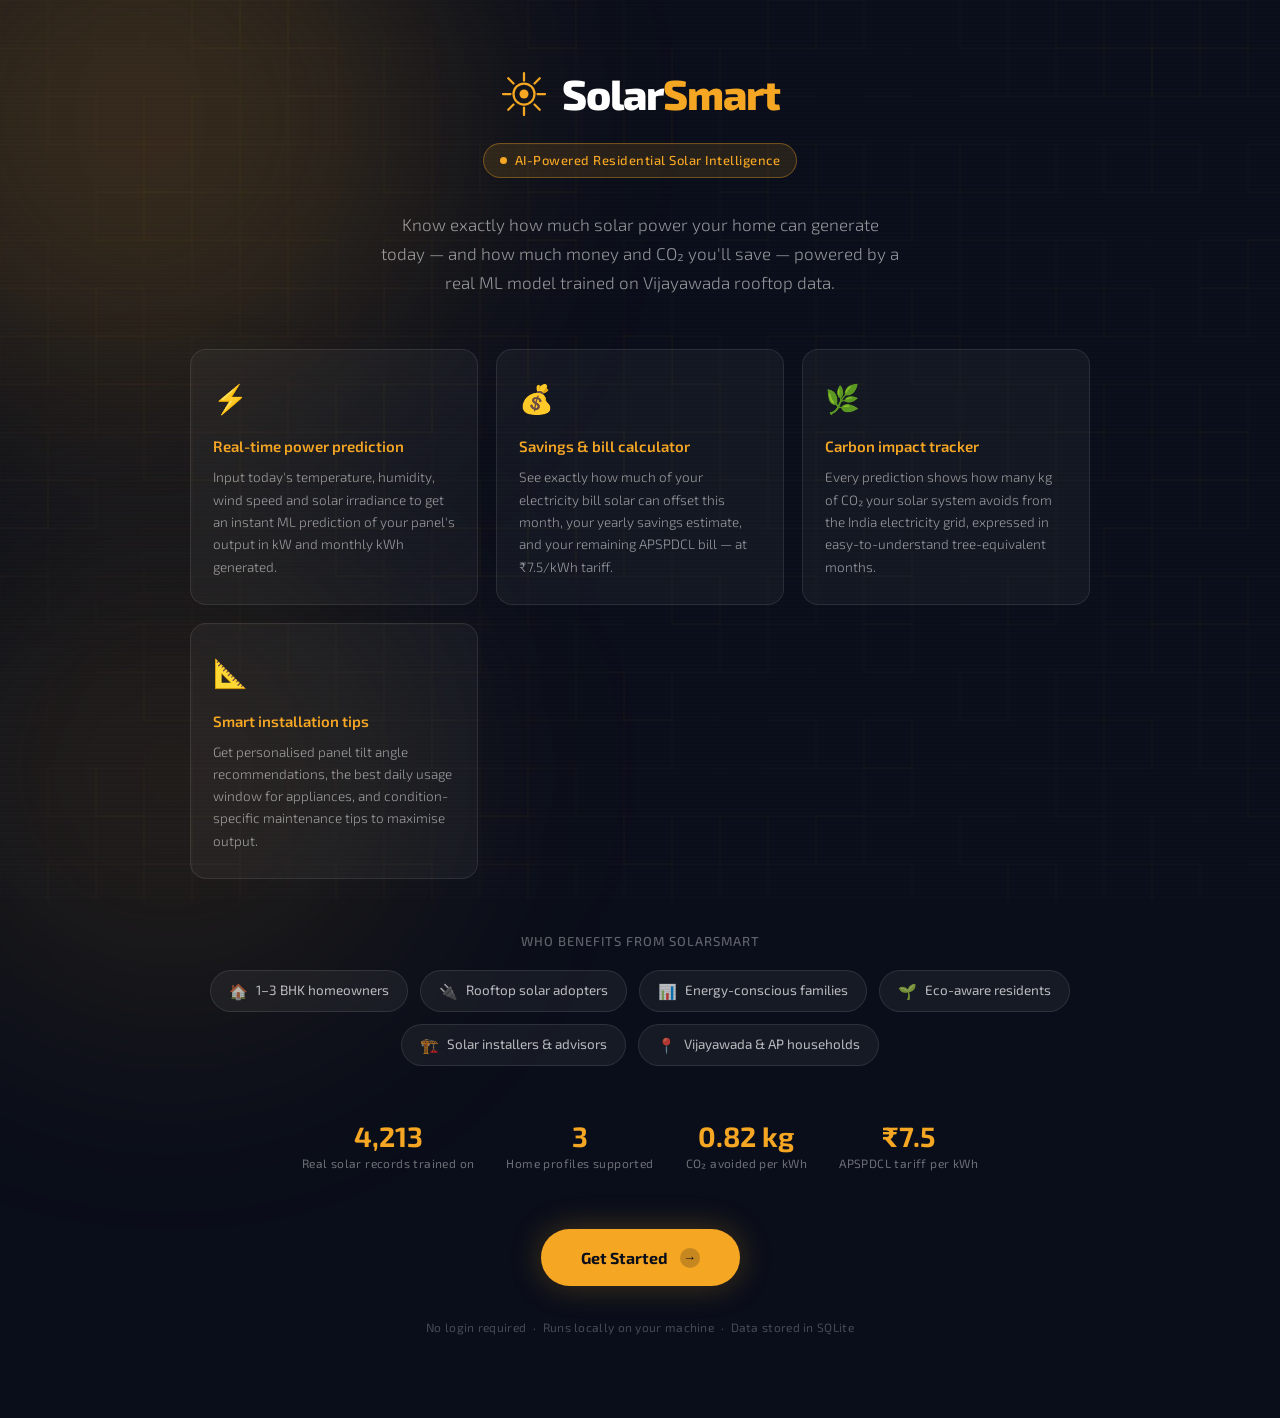
==== templates/landing.html @ 8407dc28 "Updated project" ====
<!DOCTYPE html>
<html lang="en">
<head>
<meta charset="UTF-8"/>
<meta name="viewport" content="width=device-width,initial-scale=1.0"/>
<title>SolarSmart — Welcome</title>
<link rel="preconnect" href="https://fonts.googleapis.com">
<link href="https://fonts.googleapis.com/css2?family=Exo+2:wght@300;400;500;600;700;800&family=Share+Tech+Mono&display=swap" rel="stylesheet">
<link rel="stylesheet" href="/static/css/style.css"/>
<style>
  * { box-sizing: border-box; margin: 0; padding: 0; }

  body {
    font-family: 'Exo 2', sans-serif;
    min-height: 100vh;
    background: #0a0e1a;
    color: #fff;
    overflow-x: hidden;
  }

  /* ── reuse bg effects from main app ── */
  #bg-canvas { position: fixed; inset: 0; z-index: 0; opacity: 0.18; }
  .bg-glow   { position: fixed; border-radius: 50%; filter: blur(120px); z-index: 0; pointer-events: none; }
  .glow1     { width: 600px; height: 600px; top: -180px; left: -160px; background: rgba(245,166,35,0.18); }
  .glow2     { width: 500px; height: 500px; bottom: -120px; right: -100px; background: rgba(245,166,35,0.10); }
  .scanline  { position: fixed; inset: 0; background: repeating-linear-gradient(0deg,transparent,transparent 2px,rgba(255,255,255,0.012) 2px,rgba(255,255,255,0.012) 4px); pointer-events: none; z-index: 1; }

  /* ── layout ── */
  .page-wrap {
    position: relative; z-index: 2;
    min-height: 100vh;
    display: flex;
    flex-direction: column;
    align-items: center;
    padding: 60px 24px 80px;
  }

  /* ── logo / brand ── */
  .brand {
    display: flex; align-items: center; gap: 14px;
    margin-bottom: 16px;
  }
  .brand-name {
    font-size: 42px; font-weight: 800; letter-spacing: -1px;
    color: #fff;
  }
  .brand-name span { color: #F5A623; }

  /* ── pill ── */
  .pill {
    display: inline-flex; align-items: center; gap: 8px;
    background: rgba(245,166,35,0.12);
    border: 1px solid rgba(245,166,35,0.35);
    color: #F5A623;
    font-size: 13px; font-weight: 500; letter-spacing: 0.5px;
    padding: 6px 16px; border-radius: 999px;
    margin-bottom: 32px;
  }
  .pill-dot {
    width: 7px; height: 7px; border-radius: 50%;
    background: #F5A623;
    animation: pulse 2s infinite;
  }
  @keyframes pulse {
    0%,100% { opacity: 1; transform: scale(1); }
    50%      { opacity: 0.4; transform: scale(0.7); }
  }

  /* ── tagline ── */
  .tagline {
    font-size: 17px; font-weight: 300;
    color: rgba(255,255,255,0.55);
    text-align: center; max-width: 520px;
    line-height: 1.7; margin-bottom: 52px;
  }

  /* ── info cards ── */
  .cards-grid {
    display: grid;
    grid-template-columns: repeat(auto-fit, minmax(240px, 1fr));
    gap: 18px;
    width: 100%; max-width: 900px;
    margin-bottom: 52px;
  }

  .info-card {
    background: rgba(255,255,255,0.04);
    border: 1px solid rgba(255,255,255,0.09);
    border-radius: 16px;
    padding: 26px 22px;
    transition: border-color 0.25s, background 0.25s;
  }
  .info-card:hover {
    background: rgba(245,166,35,0.07);
    border-color: rgba(245,166,35,0.3);
  }

  .ic-icon {
    font-size: 28px; margin-bottom: 14px;
    display: block;
  }
  .ic-title {
    font-size: 15px; font-weight: 600;
    color: #F5A623; margin-bottom: 8px;
  }
  .ic-body {
    font-size: 13.5px; font-weight: 300;
    color: rgba(255,255,255,0.55);
    line-height: 1.65;
  }

  /* ── beneficiaries strip ── */
  .bene-section {
    width: 100%; max-width: 900px;
    margin-bottom: 56px;
  }
  .bene-title {
    font-size: 13px; font-weight: 500; letter-spacing: 1px;
    color: rgba(255,255,255,0.35);
    text-transform: uppercase;
    text-align: center;
    margin-bottom: 18px;
  }
  .bene-row {
    display: flex; flex-wrap: wrap;
    justify-content: center; gap: 12px;
  }
  .bene-chip {
    display: flex; align-items: center; gap: 8px;
    background: rgba(255,255,255,0.05);
    border: 1px solid rgba(255,255,255,0.1);
    border-radius: 999px;
    padding: 8px 18px;
    font-size: 13.5px; font-weight: 400;
    color: rgba(255,255,255,0.7);
  }
  .bene-chip span { font-size: 15px; }

  /* ── stats row ── */
  .stats-strip {
    display: flex; flex-wrap: wrap;
    justify-content: center; gap: 32px;
    margin-bottom: 56px;
    width: 100%; max-width: 700px;
  }
  .stat-item { text-align: center; }
  .stat-num {
    font-size: 28px; font-weight: 700; color: #F5A623;
    display: block; line-height: 1;
  }
  .stat-lbl {
    font-size: 12px; font-weight: 400;
    color: rgba(255,255,255,0.4);
    margin-top: 4px; display: block;
    letter-spacing: 0.4px;
  }

  /* ── CTA button ── */
  .cta-btn {
    display: inline-flex; align-items: center; gap: 12px;
    background: #F5A623;
    color: #0a0e1a;
    font-family: 'Exo 2', sans-serif;
    font-size: 16px; font-weight: 700;
    padding: 16px 40px;
    border: none; border-radius: 999px;
    cursor: pointer;
    text-decoration: none;
    transition: background 0.2s, transform 0.15s, box-shadow 0.2s;
    box-shadow: 0 0 32px rgba(245,166,35,0.25);
  }
  .cta-btn:hover {
    background: #ffc04d;
    transform: translateY(-2px);
    box-shadow: 0 0 48px rgba(245,166,35,0.4);
  }
  .cta-btn:active { transform: scale(0.97); }

  .cta-arrow {
    width: 20px; height: 20px;
    background: rgba(10,14,26,0.2);
    border-radius: 50%;
    display: flex; align-items: center; justify-content: center;
    font-size: 13px;
  }

  /* ── footer note ── */
  .foot-note {
    margin-top: 32px;
    font-size: 12px;
    color: rgba(255,255,255,0.25);
    text-align: center;
    letter-spacing: 0.3px;
  }

  @media (max-width: 520px) {
    .brand-name { font-size: 30px; }
    .cards-grid { grid-template-columns: 1fr; }
    .stats-strip { gap: 20px; }
  }
</style>
</head>
<body>

<canvas id="bg-canvas"></canvas>
<div class="bg-glow glow1"></div>
<div class="bg-glow glow2"></div>
<div class="scanline"></div>

<div class="page-wrap">

  <!-- LOGO -->
  <div class="brand">
    <svg width="48" height="48" viewBox="0 0 32 32">
      <circle cx="16" cy="16" r="7" fill="none" stroke="#F5A623" stroke-width="1.5"/>
      <circle cx="16" cy="16" r="3" fill="#F5A623"/>
      <line x1="16" y1="2"  x2="16" y2="7"  stroke="#F5A623" stroke-width="1.5" stroke-linecap="round"/>
      <line x1="16" y1="25" x2="16" y2="30" stroke="#F5A623" stroke-width="1.5" stroke-linecap="round"/>
      <line x1="2"  y1="16" x2="7"  y2="16" stroke="#F5A623" stroke-width="1.5" stroke-linecap="round"/>
      <line x1="25" y1="16" x2="30" y2="16" stroke="#F5A623" stroke-width="1.5" stroke-linecap="round"/>
      <line x1="5.5" y1="5.5"   x2="9"    y2="9"    stroke="#F5A623" stroke-width="1.5" stroke-linecap="round"/>
      <line x1="23"  y1="23"    x2="26.5" y2="26.5" stroke="#F5A623" stroke-width="1.5" stroke-linecap="round"/>
      <line x1="26.5" y1="5.5"  x2="23"   y2="9"    stroke="#F5A623" stroke-width="1.5" stroke-linecap="round"/>
      <line x1="9"   y1="23"    x2="5.5"  y2="26.5" stroke="#F5A623" stroke-width="1.5" stroke-linecap="round"/>
    </svg>
    <span class="brand-name">Solar<span>Smart</span></span>
  </div>

  <!-- PILL -->
  <div class="pill">
    <div class="pill-dot"></div>
    AI-Powered Residential Solar Intelligence
  </div>

  <!-- TAGLINE -->
  <p class="tagline">
    Know exactly how much solar power your home can generate today — and how much money and CO₂ you'll save — powered by a real ML model trained on Vijayawada rooftop data.
  </p>

  <!-- WHAT IT DOES -->
  <div class="cards-grid">
    <div class="info-card">
      <span class="ic-icon">⚡</span>
      <div class="ic-title">Real-time power prediction</div>
      <div class="ic-body">Input today's temperature, humidity, wind speed and solar irradiance to get an instant ML prediction of your panel's output in kW and monthly kWh generated.</div>
    </div>
    <div class="info-card">
      <span class="ic-icon">💰</span>
      <div class="ic-title">Savings &amp; bill calculator</div>
      <div class="ic-body">See exactly how much of your electricity bill solar can offset this month, your yearly savings estimate, and your remaining APSPDCL bill — at ₹7.5/kWh tariff.</div>
    </div>
    <div class="info-card">
      <span class="ic-icon">🌿</span>
      <div class="ic-title">Carbon impact tracker</div>
      <div class="ic-body">Every prediction shows how many kg of CO₂ your solar system avoids from the India electricity grid, expressed in easy-to-understand tree-equivalent months.</div>
    </div>
    <div class="info-card">
      <span class="ic-icon">📐</span>
      <div class="ic-title">Smart installation tips</div>
      <div class="ic-body">Get personalised panel tilt angle recommendations, the best daily usage window for appliances, and condition-specific maintenance tips to maximise output.</div>
    </div>
  </div>

  <!-- WHO BENEFITS -->
  <div class="bene-section">
    <div class="bene-title">Who benefits from SolarSmart</div>
    <div class="bene-row">
      <div class="bene-chip"><span>🏠</span> 1–3 BHK homeowners</div>
      <div class="bene-chip"><span>🔌</span> Rooftop solar adopters</div>
      <div class="bene-chip"><span>📊</span> Energy-conscious families</div>
      <div class="bene-chip"><span>🌱</span> Eco-aware residents</div>
      <div class="bene-chip"><span>🏗️</span> Solar installers &amp; advisors</div>
      <div class="bene-chip"><span>📍</span> Vijayawada &amp; AP households</div>
    </div>
  </div>

  <!-- STATS -->
  <div class="stats-strip">
    <div class="stat-item">
      <span class="stat-num">4,213</span>
      <span class="stat-lbl">Real solar records trained on</span>
    </div>
    <div class="stat-item">
      <span class="stat-num">3</span>
      <span class="stat-lbl">Home profiles supported</span>
    </div>
    <div class="stat-item">
      <span class="stat-num">0.82 kg</span>
      <span class="stat-lbl">CO₂ avoided per kWh</span>
    </div>
    <div class="stat-item">
      <span class="stat-num">₹7.5</span>
      <span class="stat-lbl">APSPDCL tariff per kWh</span>
    </div>
  </div>

  <!-- CTA -->
  <a class="cta-btn" href="/app">
    Get Started
    <div class="cta-arrow">→</div>
  </a>

  <p class="foot-note">No login required &nbsp;·&nbsp; Runs locally on your machine &nbsp;·&nbsp; Data stored in SQLite</p>

</div>

<!-- reuse the animated bg canvas from app.js if available, else simple fallback -->
<script>
  (function () {
    const canvas = document.getElementById('bg-canvas');
    const ctx    = canvas.getContext('2d');
    let W, H, cells = [];

    function resize() {
      W = canvas.width  = window.innerWidth;
      H = canvas.height = window.innerHeight;
      buildGrid();
    }

    function buildGrid() {
      cells = [];
      const sz = 48, cols = Math.ceil(W / sz) + 1, rows = Math.ceil(H / sz) + 1;
      for (let r = 0; r < rows; r++)
        for (let c = 0; c < cols; c++)
          cells.push({ x: c * sz, y: r * sz, s: sz, o: Math.random() * 0.4 + 0.05 });
    }

    function draw() {
      ctx.clearRect(0, 0, W, H);
      ctx.strokeStyle = '#F5A623';
      ctx.lineWidth   = 0.5;
      cells.forEach(cell => {
        ctx.globalAlpha = cell.o;
        ctx.strokeRect(cell.x, cell.y, cell.s, cell.s);
        cell.o += (Math.random() - 0.5) * 0.005;
        cell.o  = Math.max(0.03, Math.min(0.45, cell.o));
      });
      requestAnimationFrame(draw);
    }

    window.addEventListener('resize', resize);
    resize();
    draw();
  })();
</script>

</body>
</html>
---- static/css/style.css ----
/* SolarSmart — Futuristic Aero Solar UI */
@import url('https://fonts.googleapis.com/css2?family=Exo+2:wght@300;400;500;600;700;800&family=Share+Tech+Mono&display=swap');

*,*::before,*::after{box-sizing:border-box;margin:0;padding:0}

:root{
  --bg:#060810;
  --glass:rgba(10,14,28,0.72);
  --glass2:rgba(255,255,255,0.04);
  --border:rgba(255,255,255,0.08);
  --border2:rgba(245,166,35,0.25);
  --text:#dde4f0;
  --text2:#7a8aaa;
  --text3:#3a4560;
  --gold:#F5A623;
  --gold2:#ffd166;
  --green:#2ee8a0;
  --blue:#4da6ff;
  --red:#ff5e5e;
  --r:14px;
  --rl:20px;
  --f:'Exo 2',sans-serif;
  --fm:'Share Tech Mono',monospace;
  --tr:0.2s ease;
}

html{scroll-behavior:smooth}
body{
  background:var(--bg);
  color:var(--text);
  font-family:var(--f);
  font-size:15px;
  line-height:1.6;
  min-height:100vh;
  overflow-x:hidden;
}

/* ── SOLAR PANEL CANVAS BG ── */
#bg-canvas{
  position:fixed;inset:0;
  width:100%;height:100%;
  z-index:0;opacity:0.18;
  pointer-events:none;
}
.bg-glow{
  position:fixed;border-radius:50%;
  pointer-events:none;z-index:0;
  filter:blur(100px);
}
.glow1{
  width:600px;height:600px;
  background:radial-gradient(circle,rgba(245,166,35,0.15) 0%,transparent 70%);
  top:-150px;right:-100px;
  animation:gdrift 20s ease-in-out infinite alternate;
}
.glow2{
  width:500px;height:500px;
  background:radial-gradient(circle,rgba(77,166,255,0.08) 0%,transparent 70%);
  bottom:0;left:-80px;
  animation:gdrift 26s ease-in-out infinite alternate-reverse;
}
@keyframes gdrift{from{transform:translate(0,0)}to{transform:translate(40px,30px)}}

.scanline{
  position:fixed;inset:0;z-index:0;pointer-events:none;
  background:repeating-linear-gradient(
    0deg,transparent,transparent 2px,
    rgba(255,255,255,0.008) 2px,rgba(255,255,255,0.008) 4px
  );
}

nav,header,.hero,main,.tab,footer{position:relative;z-index:1}

/* ── GLASS PANEL ── */
.glass-panel{
  background:var(--glass);
  border:1px solid var(--border);
  border-radius:var(--rl);
  backdrop-filter:blur(20px);
  -webkit-backdrop-filter:blur(20px);
  padding:24px;
  transition:border-color var(--tr);
}
.glass-panel:hover{border-color:rgba(255,255,255,0.13)}

/* ── NAVBAR ── */
.navbar{
  display:flex;align-items:center;gap:20px;
  padding:14px 40px;
  background:rgba(6,8,16,0.9);
  backdrop-filter:blur(24px);
  border-bottom:1px solid var(--border);
  position:sticky;top:0;z-index:100;
}
.nav-brand{display:flex;align-items:center;gap:12px}
.brand-icon{display:flex;align-items:center;filter:drop-shadow(0 0 8px rgba(245,166,35,0.4))}
.brand-name{
  font-size:20px;font-weight:700;letter-spacing:-0.02em;
  color:rgba(255,255,255,0.9);
}
.brand-name span{color:var(--gold)}

.nav-tabs{display:flex;gap:4px;margin-left:auto}
.ntab{
  background:transparent;
  border:1px solid transparent;
  color:var(--text2);
  font-family:var(--f);font-size:13px;font-weight:500;
  padding:7px 18px;border-radius:10px;
  cursor:pointer;transition:var(--tr);
  letter-spacing:0.02em;
}
.ntab:hover{color:var(--text);background:var(--glass2);border-color:var(--border)}
.ntab.active{color:var(--gold);background:rgba(245,166,35,0.1);border-color:var(--border2)}

.nav-loc{
  display:flex;align-items:center;gap:8px;
  font-family:var(--fm);font-size:11px;color:var(--text3);
  border:1px solid var(--border);border-radius:20px;padding:6px 14px;
}
.loc-dot{
  width:7px;height:7px;border-radius:50%;background:var(--green);
  box-shadow:0 0 8px rgba(46,232,160,0.6);
  animation:locpulse 2s infinite;
}
@keyframes locpulse{
  0%{box-shadow:0 0 0 0 rgba(46,232,160,0.5)}
  70%{box-shadow:0 0 0 6px rgba(46,232,160,0)}
  100%{box-shadow:0 0 0 0 rgba(46,232,160,0)}
}

/* ── HERO ── */
.hero{
  text-align:center;padding:56px 40px 36px;
  max-width:720px;margin:0 auto;
}
.hero-pill{
  display:inline-block;
  font-size:11px;font-weight:600;letter-spacing:0.1em;text-transform:uppercase;
  color:var(--gold);background:rgba(245,166,35,0.1);
  border:1px solid rgba(245,166,35,0.3);
  padding:5px 16px;border-radius:20px;margin-bottom:18px;
}
.hero-h1{
  font-size:clamp(38px,5.5vw,60px);font-weight:800;
  line-height:1.08;letter-spacing:-0.03em;margin-bottom:14px;
}
.hero-glow{
  background:linear-gradient(120deg,#F5A623 0%,#ffd166 50%,#2ee8a0 100%);
  -webkit-background-clip:text;-webkit-text-fill-color:transparent;background-clip:text;
  filter:drop-shadow(0 0 24px rgba(245,166,35,0.3));
}
.hero-p{color:var(--text2);font-size:15px;max-width:520px;margin:0 auto;line-height:1.75}

/* ── TAB SYSTEM ── */
.tab{display:none}
.tab.active{display:block}

/* ── MAIN GRID ── */
.main-grid{
  display:grid;
  grid-template-columns:400px 1fr;
  gap:20px;
  max-width:1280px;margin:0 auto;
  padding:0 40px 60px;
}
@media(max-width:960px){.main-grid{grid-template-columns:1fr}}

.panel-header{margin-bottom:20px}
.panel-title{display:block;font-size:16px;font-weight:700;letter-spacing:-0.01em}
.panel-sub{display:block;font-size:12px;color:var(--text2);margin-top:3px}

/* ── HOME TYPE SELECTOR ── */
.home-selector{margin-bottom:20px}
.home-label{font-size:11px;font-weight:600;letter-spacing:0.07em;text-transform:uppercase;color:var(--text2);margin-bottom:10px}
.home-cards{display:grid;grid-template-columns:repeat(3,1fr);gap:10px}
.home-card{cursor:pointer}
.home-card input{display:none}
.hcard-inner{
  border:1px solid var(--border);border-radius:var(--r);
  padding:12px 8px;text-align:center;
  background:rgba(255,255,255,0.02);
  transition:var(--tr);
}
.home-card input:checked+.hcard-inner{
  border-color:var(--gold);
  background:rgba(245,166,35,0.08);
  box-shadow:0 0 16px rgba(245,166,35,0.1);
}
.hcard-inner:hover{border-color:rgba(255,255,255,0.2);background:var(--glass2)}
.hcard-icon{font-size:22px;margin-bottom:5px}
.hcard-name{font-size:14px;font-weight:700;letter-spacing:0.02em}
.hcard-detail{font-size:10px;color:var(--text2);margin-top:2px;font-family:var(--fm)}

.divider{height:1px;background:var(--border);margin:18px 0}

/* ── FORM FIELDS ── */
.field{margin-bottom:20px}
.field-top{display:flex;justify-content:space-between;align-items:center;margin-bottom:8px}
.field-label{font-size:12px;font-weight:600;letter-spacing:0.06em;text-transform:uppercase;color:var(--text2)}
.field-val{font-family:var(--fm);font-size:13px;color:var(--gold);font-weight:500}
.field-row{display:flex;align-items:stretch;gap:0;margin-bottom:8px}
.num-input{
  flex:1;background:rgba(255,255,255,0.04);
  border:1px solid var(--border);border-right:none;
  border-radius:10px 0 0 10px;
  color:var(--text);font-family:var(--fm);font-size:17px;font-weight:500;
  padding:9px 14px;outline:none;
  transition:border-color var(--tr),box-shadow var(--tr);
  -moz-appearance:textfield;
  -webkit-appearance: none;
-moz-appearance: none;
appearance: none;
}
.num-input::-webkit-outer-spin-button,
.num-input::-webkit-inner-spin-button{-webkit-appearance:none}
.num-input:focus{border-color:rgba(245,166,35,0.5);box-shadow:0 0 0 3px rgba(245,166,35,0.07)}
.field-unit{
  background:rgba(255,255,255,0.06);border:1px solid var(--border);
  border-radius:0 10px 10px 0;padding:9px 12px;
  font-size:12px;color:var(--text2);white-space:nowrap;font-family:var(--fm);
}

/* AERO SLIDER */
.aero-slider{
  -webkit-appearance:none;appearance:none;
  width:100%;height:3px;border-radius:2px;
  background:linear-gradient(90deg,var(--gold) var(--pct,50%),rgba(255,255,255,0.1) var(--pct,50%));
  outline:none;cursor:pointer;margin-bottom:4px;
}
.aero-slider::-webkit-slider-thumb{
  -webkit-appearance:none;
  appearance:none;
  width:18px;height:18px;border-radius:50%;
  background:var(--bg);border:2px solid var(--gold);
  box-shadow:0 0 10px rgba(245,166,35,0.5),0 0 0 4px rgba(245,166,35,0.1);
  transition:transform 0.15s,box-shadow 0.15s;
}
.aero-slider::-webkit-slider-thumb:hover{transform:scale(1.2);box-shadow:0 0 16px rgba(245,166,35,0.7),0 0 0 6px rgba(245,166,35,0.12)}
.field-range{display:flex;justify-content:space-between;font-size:10px;color:var(--text3);font-family:var(--fm)}

/* ── RUN BUTTON ── */
.run-btn{
  width:100%;
  background:linear-gradient(135deg,#F5A623,#e08b10);
  border:none;border-radius:12px;
  display:flex;align-items:center;justify-content:center;gap:10px;
  padding:15px 24px;margin-top:8px;
  font-family:var(--f);font-size:15px;font-weight:700;color:#060810;
  letter-spacing:0.03em;cursor:pointer;
  box-shadow:0 4px 28px rgba(245,166,35,0.3);
  transition:transform var(--tr),box-shadow var(--tr),opacity var(--tr);
}
.run-btn:hover{transform:translateY(-2px);box-shadow:0 8px 36px rgba(245,166,35,0.45)}
.run-btn:active{transform:translateY(0)}
.run-btn.loading{opacity:0.65;pointer-events:none}
@keyframes spin{to{transform:rotate(360deg)}}
.spinner{width:16px;height:16px;border:2px solid rgba(6,8,16,0.25);border-top-color:rgba(6,8,16,0.9);border-radius:50%;animation:spin 0.7s linear infinite}

/* ── EMPTY STATE ── */
.empty-state{
  display:flex;flex-direction:column;align-items:center;
  justify-content:center;text-align:center;min-height:420px;
}
.empty-sun{margin-bottom:24px;filter:drop-shadow(0 0 20px rgba(245,166,35,0.25));animation:sun-pulse 3s ease-in-out infinite}
@keyframes sun-pulse{0%,100%{filter:drop-shadow(0 0 16px rgba(245,166,35,0.2))}50%{filter:drop-shadow(0 0 28px rgba(245,166,35,0.45))}}
.empty-title{font-size:22px;font-weight:700;color:var(--text2);margin-bottom:10px}
.empty-body{font-size:13px;color:var(--text3);max-width:300px;line-height:1.7}
.empty-body strong{color:var(--text2)}

/* ── RESULTS ── */
#result-cards{display:flex;flex-direction:column;gap:16px;animation:fadein 0.5s ease}
@keyframes fadein{from{opacity:0;transform:translateY(10px)}to{opacity:1;transform:none}}

/* Hero result */
.hero-result{display:flex;justify-content:space-between;align-items:center;gap:20px}
.hr-tag{font-size:11px;font-weight:600;letter-spacing:0.1em;text-transform:uppercase;color:var(--gold);background:rgba(245,166,35,0.1);border:1px solid rgba(245,166,35,0.25);border-radius:20px;padding:3px 12px;display:inline-block;margin-bottom:8px}
.hr-label{font-size:11px;letter-spacing:0.08em;text-transform:uppercase;color:var(--text2);margin-bottom:4px}
.hr-big{font-size:52px;font-weight:800;color:var(--gold);line-height:1;letter-spacing:-0.03em}
.hr-unit{font-size:22px;font-weight:600;margin-left:4px}
.hr-sub{font-size:12px;color:var(--text2);margin-top:8px;font-family:var(--fm)}
.hr-right{display:flex;flex-direction:column;align-items:center;gap:6px;flex-shrink:0}
.eff-ring{position:relative;width:96px;height:96px}
.eff-label{position:absolute;inset:0;display:flex;align-items:center;justify-content:center;font-family:var(--fm);font-size:18px;font-weight:700;color:var(--text)}
.eff-pct{font-size:12px;font-weight:400}
.eff-caption{font-size:11px;color:var(--text2);text-align:center;letter-spacing:0.04em}

/* Coverage */
.coverage-card{padding:0}
.cov-header{display:flex;justify-content:space-between;align-items:center;margin-bottom:12px}
.cov-title{font-size:13px;font-weight:600;color:var(--text2);letter-spacing:0.04em}
.cov-pct{font-family:var(--fm);font-size:22px;font-weight:700;color:var(--green)}
.cov-bar-bg{height:8px;background:rgba(255,255,255,0.07);border-radius:4px;overflow:hidden;margin-bottom:10px}
.cov-bar-fill{height:100%;border-radius:4px;background:linear-gradient(90deg,#2ee8a0,#4da6ff);transition:width 1s ease}
.cov-legend{display:flex;justify-content:space-between;font-size:12px}
.cov-gen{color:var(--green);font-family:var(--fm)}
.cov-use{color:var(--text2);font-family:var(--fm)}

/* Bills */
.bills-row{display:flex;align-items:center;gap:10px}
.bill-card{flex:1;text-align:center;padding:18px 12px}
.bill-label{font-size:11px;text-transform:uppercase;letter-spacing:0.07em;color:var(--text2);margin-bottom:8px}
.bill-val{font-size:22px;font-weight:800;font-family:var(--fm);color:var(--text)}
.bill-val.green{color:var(--green)}
.bill-val.gold{color:var(--gold)}
.bill-sub{font-size:11px;color:var(--text3);margin-top:4px}
.bill-arrow{color:var(--text3);font-size:20px;flex-shrink:0}

/* Stats */
.stats-row{display:grid;grid-template-columns:repeat(4,1fr);gap:12px}
@media(max-width:700px){.stats-row{grid-template-columns:repeat(2,1fr)}}
.stat-card{text-align:center;padding:16px 10px}
.stat-icon{font-size:20px;margin-bottom:8px}
.stat-val{font-size:20px;font-weight:700;font-family:var(--fm);color:var(--text)}
.stat-lbl{font-size:11px;color:var(--text3);margin-top:4px;letter-spacing:0.03em}

/* Reco row */
.reco-row{display:grid;grid-template-columns:1fr 1fr;gap:12px}
.reco-card,.tip-card{padding:18px}
.reco-label{font-size:11px;text-transform:uppercase;letter-spacing:0.07em;color:var(--text3);margin-bottom:6px}
.reco-val{font-size:20px;font-weight:700;color:var(--gold)}
.reco-sub{font-size:12px;color:var(--text2);margin-top:4px}
.tip-card{display:flex;align-items:flex-start;gap:12px;border-left:3px solid var(--gold) !important}
.tip-icon{font-size:18px;flex-shrink:0;margin-top:2px}
.tip-text{font-size:13px;color:var(--text2);line-height:1.6}

/* Chart */
.chart-panel{padding:20px}
.chart-hdr{font-size:11px;text-transform:uppercase;letter-spacing:0.08em;color:var(--text3);margin-bottom:14px}
.chart-wrap{position:relative;width:100%;height:160px;overflow:hidden}
.chart-wrap canvas{max-width:100% !important}

/* ── HISTORY ── */
.single-col{max-width:1280px;margin:0 auto;padding:0 40px 60px}
.icon-btn{background:rgba(255,255,255,0.04);border:1px solid var(--border);border-radius:8px;color:var(--text2);font-size:13px;padding:8px 14px;cursor:pointer;font-family:var(--f);transition:var(--tr)}
.icon-btn:hover{color:var(--text);background:rgba(255,255,255,0.07)}
.table-scroll{overflow-x:auto;margin-top:16px}
.data-table{width:100%;border-collapse:collapse;font-size:12px}
.data-table th{text-align:left;font-size:10px;font-weight:600;letter-spacing:0.07em;text-transform:uppercase;color:var(--text3);padding:10px 14px;border-bottom:1px solid var(--border);white-space:nowrap}
.data-table td{padding:11px 14px;border-bottom:1px solid rgba(255,255,255,0.04);color:var(--text2);font-family:var(--fm)}
.data-table tr:hover td{background:rgba(255,255,255,0.03);color:var(--text)}
.empty-cell{text-align:center;color:var(--text3);padding:40px;font-family:var(--f);font-size:14px}

/* ── MODEL INFO ── */
.model-grid{display:grid;grid-template-columns:repeat(auto-fit,minmax(460px,1fr));gap:20px;max-width:1280px;margin:0 auto;padding:0 40px 60px}
@media(max-width:700px){.model-grid{grid-template-columns:1fr}}
.metrics-grid{display:grid;grid-template-columns:1fr 1fr;gap:12px}
.mblock{background:rgba(255,255,255,0.03);border:1px solid var(--border);border-radius:var(--r);padding:14px}
.mblock-title{font-size:10px;text-transform:uppercase;letter-spacing:0.08em;color:var(--text3);margin-bottom:10px}
.mrow{display:flex;justify-content:space-between;padding:4px 0;font-size:12px;border-bottom:1px solid rgba(255,255,255,0.04)}
.mrow:last-child{border:none}
.mrow .lbl{color:var(--text2)}
.mrow .val{font-family:var(--fm);color:var(--gold)}
.best-pill{display:inline-block;background:rgba(245,166,35,0.1);color:var(--gold);border:1px solid rgba(245,166,35,0.3);border-radius:20px;font-size:10px;padding:2px 10px;margin-left:8px;vertical-align:middle}
.arch{display:flex;align-items:center;justify-content:center;gap:10px;flex-wrap:wrap;padding:8px 0}
.arch-box{background:rgba(255,255,255,0.04);border:1px solid var(--border);border-radius:var(--r);padding:12px 18px;text-align:center;font-size:13px;font-weight:600;min-width:110px}
.arch-box small{display:block;font-family:var(--f);font-size:10px;font-weight:400;color:var(--text3);margin-top:3px}
.ab-blue{border-color:rgba(77,166,255,0.3);color:var(--blue)}
.ab-gold{border-color:rgba(245,166,35,0.3);color:var(--gold)}
.ab-green{border-color:rgba(46,232,160,0.3);color:var(--green)}
.ab-gray{border-color:rgba(255,255,255,0.1);color:var(--text2)}
.arch-arr{color:var(--text3);font-size:18px}
.info-text{font-size:13px;color:var(--text2);line-height:1.8}
.info-text p{margin-bottom:8px}
.info-text strong{color:var(--text)}
.info-text ul{list-style:none;padding:0}
.info-text li{padding:2px 0}

/* ── FOOTER ── */
.footer{border-top:1px solid var(--border);text-align:center;padding:18px 40px;font-size:11px;color:var(--text3);font-family:var(--fm);letter-spacing:0.03em}
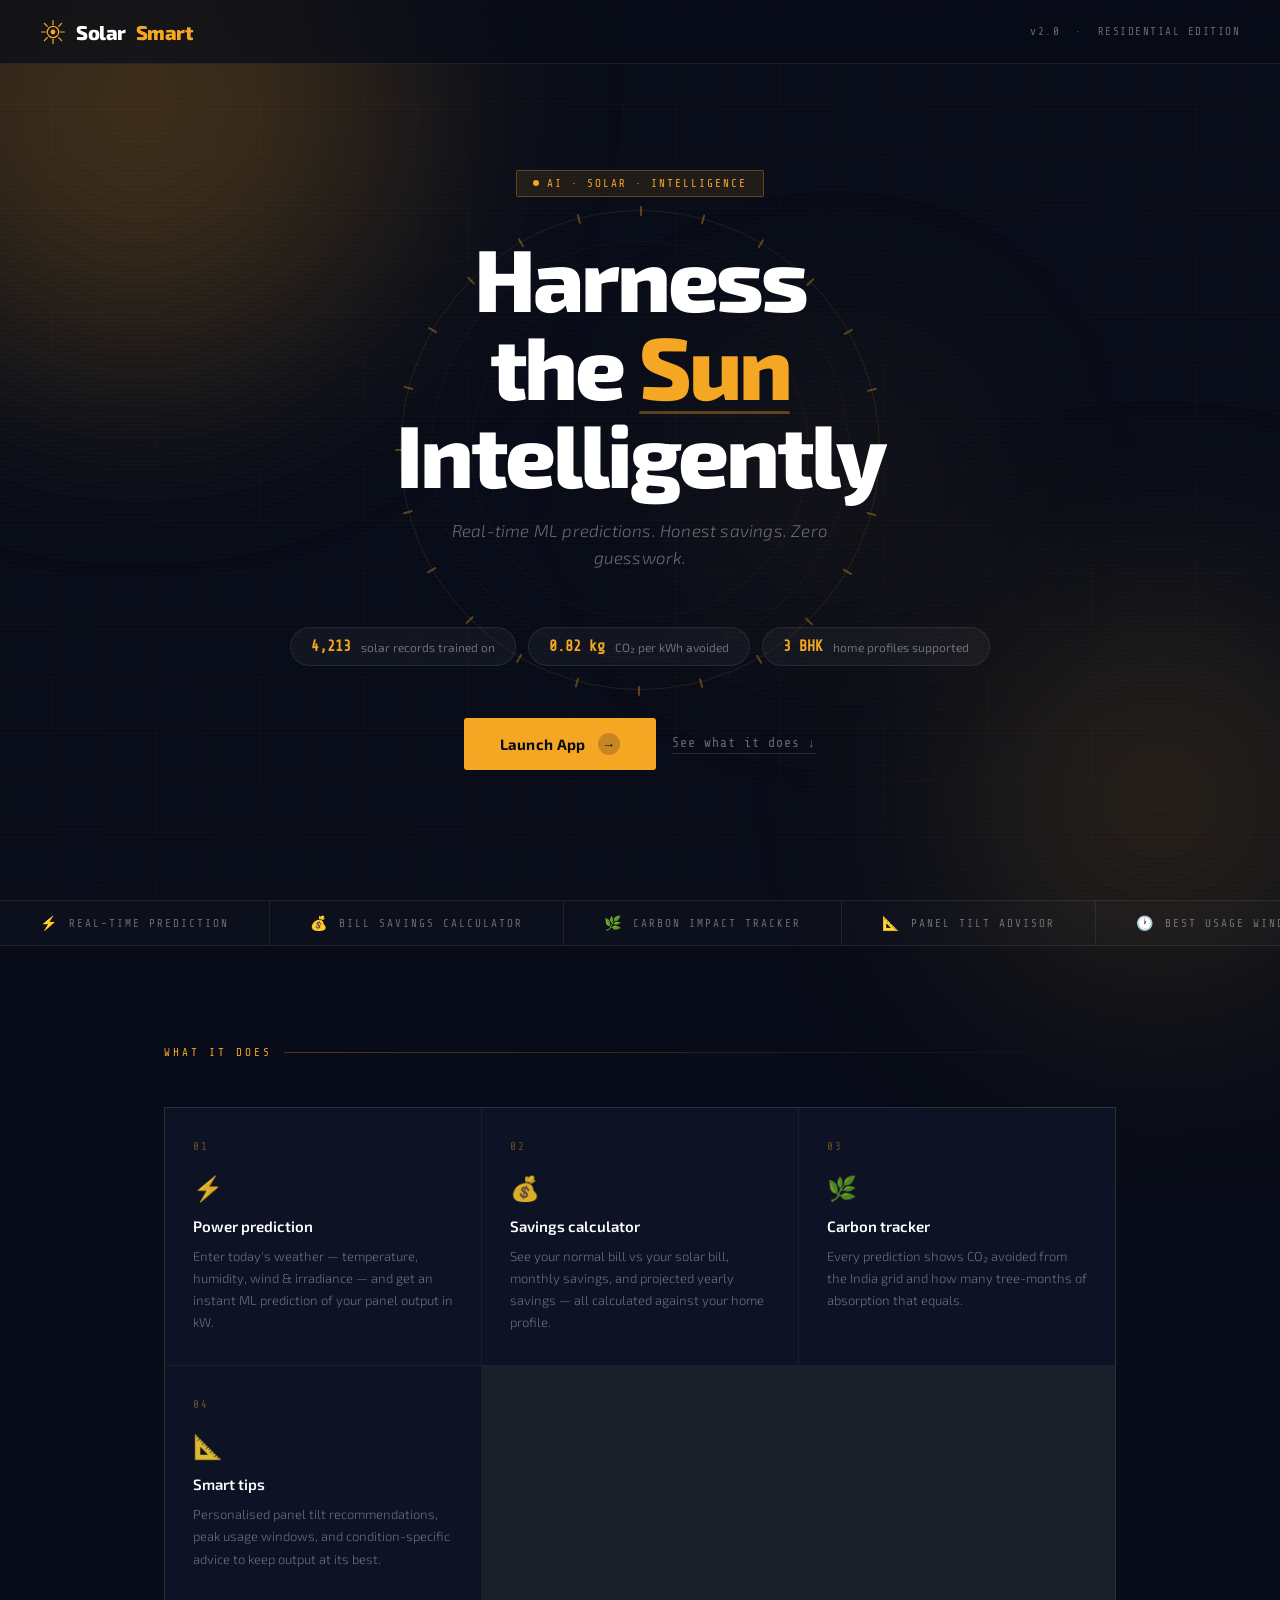
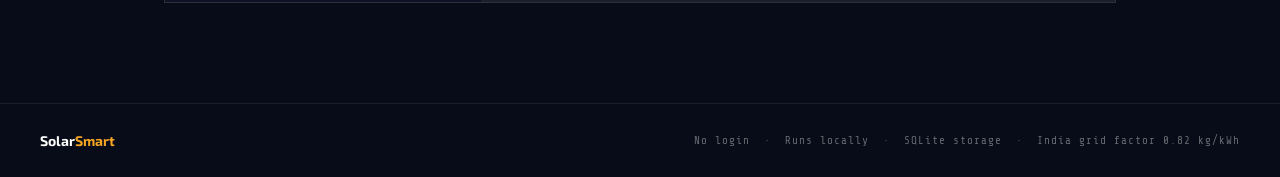
==== commit d87df990: "Updated project" ====
--- a/templates/landing.html
+++ b/templates/landing.html
@@ -3,345 +3,525 @@
 <head>
 <meta charset="UTF-8"/>
 <meta name="viewport" content="width=device-width,initial-scale=1.0"/>
-<title>SolarSmart — Welcome</title>
+<title>SolarSmart — Residential Solar Intelligence</title>
 <link rel="preconnect" href="https://fonts.googleapis.com">
-<link href="https://fonts.googleapis.com/css2?family=Exo+2:wght@300;400;500;600;700;800&family=Share+Tech+Mono&display=swap" rel="stylesheet">
-<link rel="stylesheet" href="/static/css/style.css"/>
+<link href="https://fonts.googleapis.com/css2?family=Exo+2:ital,wght@0,300;0,400;0,600;0,800;1,300&family=Share+Tech+Mono&display=swap" rel="stylesheet">
 <style>
-  * { box-sizing: border-box; margin: 0; padding: 0; }
-
-  body {
-    font-family: 'Exo 2', sans-serif;
-    min-height: 100vh;
-    background: #0a0e1a;
-    color: #fff;
-    overflow-x: hidden;
-  }
-
-  /* ── reuse bg effects from main app ── */
-  #bg-canvas { position: fixed; inset: 0; z-index: 0; opacity: 0.18; }
-  .bg-glow   { position: fixed; border-radius: 50%; filter: blur(120px); z-index: 0; pointer-events: none; }
-  .glow1     { width: 600px; height: 600px; top: -180px; left: -160px; background: rgba(245,166,35,0.18); }
-  .glow2     { width: 500px; height: 500px; bottom: -120px; right: -100px; background: rgba(245,166,35,0.10); }
-  .scanline  { position: fixed; inset: 0; background: repeating-linear-gradient(0deg,transparent,transparent 2px,rgba(255,255,255,0.012) 2px,rgba(255,255,255,0.012) 4px); pointer-events: none; z-index: 1; }
-
-  /* ── layout ── */
-  .page-wrap {
-    position: relative; z-index: 2;
-    min-height: 100vh;
-    display: flex;
-    flex-direction: column;
-    align-items: center;
-    padding: 60px 24px 80px;
-  }
-
-  /* ── logo / brand ── */
-  .brand {
-    display: flex; align-items: center; gap: 14px;
-    margin-bottom: 16px;
-  }
-  .brand-name {
-    font-size: 42px; font-weight: 800; letter-spacing: -1px;
-    color: #fff;
-  }
-  .brand-name span { color: #F5A623; }
-
-  /* ── pill ── */
-  .pill {
-    display: inline-flex; align-items: center; gap: 8px;
-    background: rgba(245,166,35,0.12);
-    border: 1px solid rgba(245,166,35,0.35);
-    color: #F5A623;
-    font-size: 13px; font-weight: 500; letter-spacing: 0.5px;
-    padding: 6px 16px; border-radius: 999px;
-    margin-bottom: 32px;
-  }
-  .pill-dot {
-    width: 7px; height: 7px; border-radius: 50%;
-    background: #F5A623;
-    animation: pulse 2s infinite;
-  }
-  @keyframes pulse {
-    0%,100% { opacity: 1; transform: scale(1); }
-    50%      { opacity: 0.4; transform: scale(0.7); }
-  }
-
-  /* ── tagline ── */
-  .tagline {
-    font-size: 17px; font-weight: 300;
-    color: rgba(255,255,255,0.55);
-    text-align: center; max-width: 520px;
-    line-height: 1.7; margin-bottom: 52px;
-  }
-
-  /* ── info cards ── */
-  .cards-grid {
-    display: grid;
-    grid-template-columns: repeat(auto-fit, minmax(240px, 1fr));
-    gap: 18px;
-    width: 100%; max-width: 900px;
-    margin-bottom: 52px;
-  }
-
-  .info-card {
-    background: rgba(255,255,255,0.04);
-    border: 1px solid rgba(255,255,255,0.09);
-    border-radius: 16px;
-    padding: 26px 22px;
-    transition: border-color 0.25s, background 0.25s;
-  }
-  .info-card:hover {
-    background: rgba(245,166,35,0.07);
-    border-color: rgba(245,166,35,0.3);
-  }
-
-  .ic-icon {
-    font-size: 28px; margin-bottom: 14px;
-    display: block;
-  }
-  .ic-title {
-    font-size: 15px; font-weight: 600;
-    color: #F5A623; margin-bottom: 8px;
-  }
-  .ic-body {
-    font-size: 13.5px; font-weight: 300;
-    color: rgba(255,255,255,0.55);
-    line-height: 1.65;
-  }
-
-  /* ── beneficiaries strip ── */
-  .bene-section {
-    width: 100%; max-width: 900px;
-    margin-bottom: 56px;
-  }
-  .bene-title {
-    font-size: 13px; font-weight: 500; letter-spacing: 1px;
-    color: rgba(255,255,255,0.35);
-    text-transform: uppercase;
-    text-align: center;
-    margin-bottom: 18px;
-  }
-  .bene-row {
-    display: flex; flex-wrap: wrap;
-    justify-content: center; gap: 12px;
-  }
-  .bene-chip {
-    display: flex; align-items: center; gap: 8px;
-    background: rgba(255,255,255,0.05);
-    border: 1px solid rgba(255,255,255,0.1);
-    border-radius: 999px;
-    padding: 8px 18px;
-    font-size: 13.5px; font-weight: 400;
-    color: rgba(255,255,255,0.7);
-  }
-  .bene-chip span { font-size: 15px; }
-
-  /* ── stats row ── */
-  .stats-strip {
-    display: flex; flex-wrap: wrap;
-    justify-content: center; gap: 32px;
-    margin-bottom: 56px;
-    width: 100%; max-width: 700px;
-  }
-  .stat-item { text-align: center; }
-  .stat-num {
-    font-size: 28px; font-weight: 700; color: #F5A623;
-    display: block; line-height: 1;
-  }
-  .stat-lbl {
-    font-size: 12px; font-weight: 400;
-    color: rgba(255,255,255,0.4);
-    margin-top: 4px; display: block;
-    letter-spacing: 0.4px;
-  }
-
-  /* ── CTA button ── */
-  .cta-btn {
-    display: inline-flex; align-items: center; gap: 12px;
-    background: #F5A623;
-    color: #0a0e1a;
-    font-family: 'Exo 2', sans-serif;
-    font-size: 16px; font-weight: 700;
-    padding: 16px 40px;
-    border: none; border-radius: 999px;
-    cursor: pointer;
-    text-decoration: none;
-    transition: background 0.2s, transform 0.15s, box-shadow 0.2s;
-    box-shadow: 0 0 32px rgba(245,166,35,0.25);
-  }
-  .cta-btn:hover {
-    background: #ffc04d;
-    transform: translateY(-2px);
-    box-shadow: 0 0 48px rgba(245,166,35,0.4);
-  }
-  .cta-btn:active { transform: scale(0.97); }
-
-  .cta-arrow {
-    width: 20px; height: 20px;
-    background: rgba(10,14,26,0.2);
-    border-radius: 50%;
-    display: flex; align-items: center; justify-content: center;
-    font-size: 13px;
-  }
-
-  /* ── footer note ── */
-  .foot-note {
-    margin-top: 32px;
-    font-size: 12px;
-    color: rgba(255,255,255,0.25);
-    text-align: center;
-    letter-spacing: 0.3px;
-  }
-
-  @media (max-width: 520px) {
-    .brand-name { font-size: 30px; }
-    .cards-grid { grid-template-columns: 1fr; }
-    .stats-strip { gap: 20px; }
-  }
+*, *::before, *::after { box-sizing: border-box; margin: 0; padding: 0; }
+
+:root {
+  --sun:    #F5A623;
+  --sun2:   #ffd07a;
+  --dark:   #080c18;
+  --dark2:  #0d1225;
+  --glass:  rgba(255,255,255,0.04);
+  --border: rgba(255,255,255,0.08);
+  --text:   rgba(255,255,255,0.85);
+  --muted:  rgba(255,255,255,0.38);
+}
+
+html { scroll-behavior: smooth; }
+
+body {
+  font-family: 'Exo 2', sans-serif;
+  background: var(--dark);
+  color: var(--text);
+  min-height: 100vh;
+  overflow-x: hidden;
+}
+
+/* ── BACKGROUND ── */
+#bg-canvas {
+  position: fixed; inset: 0; z-index: 0;
+  opacity: 0.13;
+}
+
+.orb {
+  position: fixed; border-radius: 50%;
+  filter: blur(110px); pointer-events: none; z-index: 0;
+}
+.orb1 { width:520px; height:520px; top:-160px; left:-120px; background:rgba(245,166,35,0.22); }
+.orb2 { width:400px; height:400px; bottom:-100px; right:-80px;  background:rgba(245,166,35,0.13); }
+.orb3 { width:260px; height:260px; top:40%;  left:55%; background:rgba(245,166,35,0.07); }
+
+.scanline {
+  position: fixed; inset: 0; z-index: 1; pointer-events: none;
+  background: repeating-linear-gradient(
+    0deg, transparent, transparent 2px,
+    rgba(255,255,255,0.011) 2px, rgba(255,255,255,0.011) 4px
+  );
+}
+
+/* ── NAVBAR ── */
+nav {
+  position: fixed; top: 0; left: 0; right: 0; z-index: 100;
+  display: flex; align-items: center; justify-content: space-between;
+  padding: 0 40px;
+  height: 64px;
+  background: rgba(8,12,24,0.7);
+  backdrop-filter: blur(16px);
+  border-bottom: 1px solid var(--border);
+}
+
+.nav-brand {
+  display: flex; align-items: center; gap: 10px;
+  font-size: 20px; font-weight: 800; letter-spacing: -0.5px;
+  color: #fff;
+}
+.nav-brand span { color: var(--sun); }
+
+.nav-mono {
+  font-family: 'Share Tech Mono', monospace;
+  font-size: 11px; color: var(--muted);
+  letter-spacing: 1.5px;
+}
+
+/* ── HERO ── */
+.hero {
+  position: relative; z-index: 2;
+  min-height: 100vh;
+  display: flex; flex-direction: column;
+  align-items: center; justify-content: center;
+  padding: 100px 24px 60px;
+  text-align: center;
+}
+
+/* big decorative sun ring */
+.sun-ring {
+  position: absolute;
+  width: 480px; height: 480px;
+  border-radius: 50%;
+  border: 1px solid rgba(245,166,35,0.12);
+  top: 50%; left: 50%;
+  transform: translate(-50%, -50%);
+  animation: spin-slow 40s linear infinite;
+  z-index: 0;
+}
+.sun-ring::before {
+  content: '';
+  position: absolute; inset: 30px;
+  border-radius: 50%;
+  border: 1px dashed rgba(245,166,35,0.08);
+}
+.sun-ring::after {
+  content: '';
+  position: absolute; inset: 70px;
+  border-radius: 50%;
+  border: 1px solid rgba(245,166,35,0.05);
+}
+@keyframes spin-slow { to { transform: translate(-50%,-50%) rotate(360deg); } }
+
+.tick {
+  position: absolute;
+  width: 2px; height: 10px;
+  background: rgba(245,166,35,0.35);
+  top: -5px; left: 50%;
+  transform-origin: 0 245px;
+  border-radius: 1px;
+}
+
+.hero-content { position: relative; z-index: 2; }
+
+.badge {
+  display: inline-flex; align-items: center; gap: 8px;
+  background: rgba(245,166,35,0.1);
+  border: 1px solid rgba(245,166,35,0.3);
+  color: var(--sun);
+  font-family: 'Share Tech Mono', monospace;
+  font-size: 11px; letter-spacing: 2px; text-transform: uppercase;
+  padding: 6px 16px; border-radius: 2px;
+  margin-bottom: 36px;
+  opacity: 0; animation: fade-up 0.7s 0.1s forwards;
+}
+.badge-dot {
+  width: 6px; height: 6px; border-radius: 50%;
+  background: var(--sun);
+  animation: blink 2s infinite;
+}
+@keyframes blink { 0%,100%{opacity:1} 50%{opacity:0.2} }
+
+.hero-h1 {
+  font-size: clamp(48px, 8vw, 88px);
+  font-weight: 800;
+  line-height: 1.0;
+  letter-spacing: -3px;
+  color: #fff;
+  margin-bottom: 8px;
+  opacity: 0; animation: fade-up 0.7s 0.2s forwards;
+}
+.hero-h1 em {
+  font-style: normal;
+  color: var(--sun);
+  position: relative;
+}
+.hero-h1 em::after {
+  content: '';
+  position: absolute;
+  left: 0; bottom: 4px; right: 0;
+  height: 3px;
+  background: var(--sun);
+  opacity: 0.35;
+  border-radius: 2px;
+}
+
+.hero-sub {
+  font-size: 17px; font-weight: 300;
+  font-style: italic;
+  color: var(--muted);
+  margin-bottom: 56px; margin-top: 20px;
+  letter-spacing: 0.2px; line-height: 1.6;
+  max-width: 440px; margin-left: auto; margin-right: auto;
+  opacity: 0; animation: fade-up 0.7s 0.35s forwards;
+}
+
+/* ── 3 mini stat pills ── */
+.stat-pills {
+  display: flex; flex-wrap: wrap;
+  justify-content: center; gap: 12px;
+  margin-bottom: 52px;
+  opacity: 0; animation: fade-up 0.7s 0.5s forwards;
+}
+.stat-pill {
+  display: flex; align-items: center; gap: 10px;
+  background: var(--glass);
+  border: 1px solid var(--border);
+  border-radius: 999px;
+  padding: 10px 20px;
+  font-size: 13px;
+}
+.sp-num {
+  font-family: 'Share Tech Mono', monospace;
+  font-size: 15px; font-weight: 600;
+  color: var(--sun);
+}
+.sp-lbl { color: var(--muted); font-size: 12px; }
+
+/* ── CTA ── */
+.cta-wrap {
+  display: flex; align-items: center; gap: 16px;
+  flex-wrap: wrap; justify-content: center;
+  opacity: 0; animation: fade-up 0.7s 0.65s forwards;
+}
+
+.btn-primary {
+  display: inline-flex; align-items: center; gap: 12px;
+  background: var(--sun);
+  color: #080c18;
+  font-family: 'Exo 2', sans-serif;
+  font-size: 15px; font-weight: 700;
+  padding: 15px 36px;
+  border: none; border-radius: 3px;
+  cursor: pointer; text-decoration: none;
+  transition: background 0.2s, transform 0.15s;
+  letter-spacing: 0.3px;
+}
+.btn-primary:hover { background: var(--sun2); transform: translateY(-2px); }
+.btn-primary:active { transform: scale(0.97); }
+
+.btn-arr {
+  display: inline-flex; align-items: center; justify-content: center;
+  width: 22px; height: 22px;
+  background: rgba(8,12,24,0.2);
+  border-radius: 50%;
+  font-size: 13px;
+  transition: transform 0.2s;
+}
+.btn-primary:hover .btn-arr { transform: translateX(3px); }
+
+.btn-ghost {
+  font-size: 13px; color: var(--muted);
+  font-family: 'Share Tech Mono', monospace;
+  letter-spacing: 1px;
+  text-decoration: none;
+  border-bottom: 1px solid rgba(255,255,255,0.12);
+  padding-bottom: 2px;
+  transition: color 0.2s, border-color 0.2s;
+}
+.btn-ghost:hover { color: var(--sun); border-color: var(--sun); }
+
+/* ── MARQUEE STRIP ── */
+.strip {
+  position: relative; z-index: 2;
+  border-top: 1px solid var(--border);
+  border-bottom: 1px solid var(--border);
+  background: rgba(255,255,255,0.02);
+  overflow: hidden;
+}
+
+.strip-inner {
+  display: flex;
+  animation: marquee 22s linear infinite;
+  white-space: nowrap;
+  width: max-content;
+}
+.strip-item {
+  display: inline-flex; align-items: center; gap: 10px;
+  padding: 14px 40px;
+  font-family: 'Share Tech Mono', monospace;
+  font-size: 11px; letter-spacing: 2px; text-transform: uppercase;
+  color: var(--muted);
+  border-right: 1px solid var(--border);
+}
+.strip-item span { color: var(--sun); font-size: 14px; }
+
+@keyframes marquee { from{transform:translateX(0)} to{transform:translateX(-50%)} }
+
+/* ── FEATURES SECTION ── */
+.features {
+  position: relative; z-index: 2;
+  padding: 100px 24px;
+  max-width: 1000px;
+  margin: 0 auto;
+}
+
+.section-label {
+  font-family: 'Share Tech Mono', monospace;
+  font-size: 11px; letter-spacing: 3px; text-transform: uppercase;
+  color: var(--sun); margin-bottom: 48px;
+  display: flex; align-items: center; gap: 12px;
+}
+.section-label::after {
+  content: '';
+  flex: 1; height: 1px;
+  background: linear-gradient(to right, rgba(245,166,35,0.3), transparent);
+}
+
+.feat-grid {
+  display: grid;
+  grid-template-columns: repeat(auto-fit, minmax(280px, 1fr));
+  gap: 1px;
+  background: var(--border);
+  border: 1px solid var(--border);
+}
+
+.feat-card {
+  background: var(--dark2);
+  padding: 32px 28px;
+  transition: background 0.25s;
+  cursor: default;
+}
+.feat-card:hover { background: rgba(245,166,35,0.05); }
+
+.fc-num {
+  font-family: 'Share Tech Mono', monospace;
+  font-size: 11px; color: rgba(245,166,35,0.4);
+  margin-bottom: 20px; letter-spacing: 2px;
+}
+.fc-icon { font-size: 24px; margin-bottom: 14px; display: block; }
+.fc-title {
+  font-size: 15px; font-weight: 600;
+  color: #fff; margin-bottom: 10px;
+}
+.fc-body {
+  font-size: 13px; font-weight: 300;
+  color: var(--muted); line-height: 1.7;
+}
+
+/* ── FOOTER ── */
+footer {
+  position: relative; z-index: 2;
+  border-top: 1px solid var(--border);
+  padding: 28px 40px;
+  display: flex; align-items: center; justify-content: space-between;
+  flex-wrap: wrap; gap: 12px;
+}
+.foot-brand {
+  font-weight: 700; font-size: 14px;
+  color: #fff;
+}
+.foot-brand span { color: var(--sun); }
+.foot-note {
+  font-family: 'Share Tech Mono', monospace;
+  font-size: 11px; color: var(--muted); letter-spacing: 1px;
+}
+
+/* ── ANIMATIONS ── */
+@keyframes fade-up {
+  from { opacity: 0; transform: translateY(18px); }
+  to   { opacity: 1; transform: translateY(0); }
+}
+
+@media (max-width: 560px) {
+  nav { padding: 0 20px; }
+  .hero-h1 { letter-spacing: -2px; }
+  .sun-ring { width: 300px; height: 300px; }
+  .tick { transform-origin: 0 155px; }
+  footer { flex-direction: column; align-items: flex-start; }
+}
 </style>
 </head>
 <body>
 
 <canvas id="bg-canvas"></canvas>
-<div class="bg-glow glow1"></div>
-<div class="bg-glow glow2"></div>
+<div class="orb orb1"></div>
+<div class="orb orb2"></div>
+<div class="orb orb3"></div>
 <div class="scanline"></div>
 
-<div class="page-wrap">
-
-  <!-- LOGO -->
-  <div class="brand">
-    <svg width="48" height="48" viewBox="0 0 32 32">
+<!-- NAV -->
+<nav>
+  <div class="nav-brand">
+    <svg width="26" height="26" viewBox="0 0 32 32">
       <circle cx="16" cy="16" r="7" fill="none" stroke="#F5A623" stroke-width="1.5"/>
       <circle cx="16" cy="16" r="3" fill="#F5A623"/>
       <line x1="16" y1="2"  x2="16" y2="7"  stroke="#F5A623" stroke-width="1.5" stroke-linecap="round"/>
       <line x1="16" y1="25" x2="16" y2="30" stroke="#F5A623" stroke-width="1.5" stroke-linecap="round"/>
       <line x1="2"  y1="16" x2="7"  y2="16" stroke="#F5A623" stroke-width="1.5" stroke-linecap="round"/>
       <line x1="25" y1="16" x2="30" y2="16" stroke="#F5A623" stroke-width="1.5" stroke-linecap="round"/>
-      <line x1="5.5" y1="5.5"   x2="9"    y2="9"    stroke="#F5A623" stroke-width="1.5" stroke-linecap="round"/>
-      <line x1="23"  y1="23"    x2="26.5" y2="26.5" stroke="#F5A623" stroke-width="1.5" stroke-linecap="round"/>
-      <line x1="26.5" y1="5.5"  x2="23"   y2="9"    stroke="#F5A623" stroke-width="1.5" stroke-linecap="round"/>
-      <line x1="9"   y1="23"    x2="5.5"  y2="26.5" stroke="#F5A623" stroke-width="1.5" stroke-linecap="round"/>
+      <line x1="5.5" y1="5.5"  x2="9"    y2="9"    stroke="#F5A623" stroke-width="1.5" stroke-linecap="round"/>
+      <line x1="23"  y1="23"   x2="26.5" y2="26.5" stroke="#F5A623" stroke-width="1.5" stroke-linecap="round"/>
+      <line x1="26.5" y1="5.5" x2="23"   y2="9"    stroke="#F5A623" stroke-width="1.5" stroke-linecap="round"/>
+      <line x1="9"   y1="23"   x2="5.5"  y2="26.5" stroke="#F5A623" stroke-width="1.5" stroke-linecap="round"/>
     </svg>
-    <span class="brand-name">Solar<span>Smart</span></span>
+    Solar<span>Smart</span>
   </div>
-
-  <!-- PILL -->
-  <div class="pill">
-    <div class="pill-dot"></div>
-    AI-Powered Residential Solar Intelligence
+  <div class="nav-mono">v2.0 &nbsp;·&nbsp; RESIDENTIAL EDITION</div>
+</nav>
+
+<!-- HERO -->
+<section class="hero">
+  <div class="sun-ring" id="sun-ring"></div>
+
+  <div class="hero-content">
+    <div class="badge">
+      <div class="badge-dot"></div>
+      AI · Solar · Intelligence
+    </div>
+
+    <h1 class="hero-h1">
+      Harness<br/>the <em>Sun</em><br/>Intelligently
+    </h1>
+
+    <p class="hero-sub">
+      Real-time ML predictions. Honest savings. Zero guesswork.
+    </p>
+
+    <div class="stat-pills">
+      <div class="stat-pill">
+        <span class="sp-num">4,213</span>
+        <span class="sp-lbl">solar records trained on</span>
+      </div>
+      <div class="stat-pill">
+        <span class="sp-num">0.82 kg</span>
+        <span class="sp-lbl">CO₂ per kWh avoided</span>
+      </div>
+      <div class="stat-pill">
+        <span class="sp-num">3 BHK</span>
+        <span class="sp-lbl">home profiles supported</span>
+      </div>
+    </div>
+
+    <div class="cta-wrap">
+      <a class="btn-primary" href="/app">
+        Launch App
+        <div class="btn-arr">→</div>
+      </a>
+      <a class="btn-ghost" href="#features">See what it does ↓</a>
+    </div>
   </div>
-
-  <!-- TAGLINE -->
-  <p class="tagline">
-    Know exactly how much solar power your home can generate today — and how much money and CO₂ you'll save — powered by a real ML model trained on Vijayawada rooftop data.
-  </p>
-
-  <!-- WHAT IT DOES -->
-  <div class="cards-grid">
-    <div class="info-card">
-      <span class="ic-icon">⚡</span>
-      <div class="ic-title">Real-time power prediction</div>
-      <div class="ic-body">Input today's temperature, humidity, wind speed and solar irradiance to get an instant ML prediction of your panel's output in kW and monthly kWh generated.</div>
-    </div>
-    <div class="info-card">
-      <span class="ic-icon">💰</span>
-      <div class="ic-title">Savings &amp; bill calculator</div>
-      <div class="ic-body">See exactly how much of your electricity bill solar can offset this month, your yearly savings estimate, and your remaining APSPDCL bill — at ₹7.5/kWh tariff.</div>
-    </div>
-    <div class="info-card">
-      <span class="ic-icon">🌿</span>
-      <div class="ic-title">Carbon impact tracker</div>
-      <div class="ic-body">Every prediction shows how many kg of CO₂ your solar system avoids from the India electricity grid, expressed in easy-to-understand tree-equivalent months.</div>
-    </div>
-    <div class="info-card">
-      <span class="ic-icon">📐</span>
-      <div class="ic-title">Smart installation tips</div>
-      <div class="ic-body">Get personalised panel tilt angle recommendations, the best daily usage window for appliances, and condition-specific maintenance tips to maximise output.</div>
-    </div>
+</section>
+
+<!-- MARQUEE STRIP -->
+<div class="strip">
+  <div class="strip-inner">
+    <div class="strip-item"><span>⚡</span> Real-time prediction</div>
+    <div class="strip-item"><span>💰</span> Bill savings calculator</div>
+    <div class="strip-item"><span>🌿</span> Carbon impact tracker</div>
+    <div class="strip-item"><span>📐</span> Panel tilt advisor</div>
+    <div class="strip-item"><span>🕐</span> Best usage window</div>
+    <div class="strip-item"><span>🗂️</span> Prediction history</div>
+    <div class="strip-item"><span>🧠</span> ML-powered engine</div>
+    <div class="strip-item"><span>☀️</span> Rooftop solar intelligence</div>
+    <div class="strip-item"><span>⚡</span> Real-time prediction</div>
+    <div class="strip-item"><span>💰</span> Bill savings calculator</div>
+    <div class="strip-item"><span>🌿</span> Carbon impact tracker</div>
+    <div class="strip-item"><span>📐</span> Panel tilt advisor</div>
+    <div class="strip-item"><span>🕐</span> Best usage window</div>
+    <div class="strip-item"><span>🗂️</span> Prediction history</div>
+    <div class="strip-item"><span>🧠</span> ML-powered engine</div>
+    <div class="strip-item"><span>☀️</span> Rooftop solar intelligence</div>
   </div>
-
-  <!-- WHO BENEFITS -->
-  <div class="bene-section">
-    <div class="bene-title">Who benefits from SolarSmart</div>
-    <div class="bene-row">
-      <div class="bene-chip"><span>🏠</span> 1–3 BHK homeowners</div>
-      <div class="bene-chip"><span>🔌</span> Rooftop solar adopters</div>
-      <div class="bene-chip"><span>📊</span> Energy-conscious families</div>
-      <div class="bene-chip"><span>🌱</span> Eco-aware residents</div>
-      <div class="bene-chip"><span>🏗️</span> Solar installers &amp; advisors</div>
-      <div class="bene-chip"><span>📍</span> Vijayawada &amp; AP households</div>
+</div>
+
+<!-- FEATURES -->
+<section class="features" id="features">
+  <div class="section-label">What it does</div>
+  <div class="feat-grid">
+    <div class="feat-card">
+      <div class="fc-num">01</div>
+      <span class="fc-icon">⚡</span>
+      <div class="fc-title">Power prediction</div>
+      <div class="fc-body">Enter today's weather — temperature, humidity, wind & irradiance — and get an instant ML prediction of your panel output in kW.</div>
+    </div>
+    <div class="feat-card">
+      <div class="fc-num">02</div>
+      <span class="fc-icon">💰</span>
+      <div class="fc-title">Savings calculator</div>
+      <div class="fc-body">See your normal bill vs your solar bill, monthly savings, and projected yearly savings — all calculated against your home profile.</div>
+    </div>
+    <div class="feat-card">
+      <div class="fc-num">03</div>
+      <span class="fc-icon">🌿</span>
+      <div class="fc-title">Carbon tracker</div>
+      <div class="fc-body">Every prediction shows CO₂ avoided from the India grid and how many tree-months of absorption that equals.</div>
+    </div>
+    <div class="feat-card">
+      <div class="fc-num">04</div>
+      <span class="fc-icon">📐</span>
+      <div class="fc-title">Smart tips</div>
+      <div class="fc-body">Personalised panel tilt recommendations, peak usage windows, and condition-specific advice to keep output at its best.</div>
     </div>
   </div>
-
-  <!-- STATS -->
-  <div class="stats-strip">
-    <div class="stat-item">
-      <span class="stat-num">4,213</span>
-      <span class="stat-lbl">Real solar records trained on</span>
-    </div>
-    <div class="stat-item">
-      <span class="stat-num">3</span>
-      <span class="stat-lbl">Home profiles supported</span>
-    </div>
-    <div class="stat-item">
-      <span class="stat-num">0.82 kg</span>
-      <span class="stat-lbl">CO₂ avoided per kWh</span>
-    </div>
-    <div class="stat-item">
-      <span class="stat-num">₹7.5</span>
-      <span class="stat-lbl">APSPDCL tariff per kWh</span>
-    </div>
-  </div>
-
-  <!-- CTA -->
-  <a class="cta-btn" href="/app">
-    Get Started
-    <div class="cta-arrow">→</div>
-  </a>
-
-  <p class="foot-note">No login required &nbsp;·&nbsp; Runs locally on your machine &nbsp;·&nbsp; Data stored in SQLite</p>
-
-</div>
-
-<!-- reuse the animated bg canvas from app.js if available, else simple fallback -->
+</section>
+
+<!-- FOOTER -->
+<footer>
+  <div class="foot-brand">Solar<span>Smart</span></div>
+  <div class="foot-note">No login &nbsp;·&nbsp; Runs locally &nbsp;·&nbsp; SQLite storage &nbsp;·&nbsp; India grid factor 0.82 kg/kWh</div>
+</footer>
+
 <script>
-  (function () {
-    const canvas = document.getElementById('bg-canvas');
-    const ctx    = canvas.getContext('2d');
-    let W, H, cells = [];
-
-    function resize() {
-      W = canvas.width  = window.innerWidth;
-      H = canvas.height = window.innerHeight;
-      buildGrid();
-    }
-
-    function buildGrid() {
-      cells = [];
-      const sz = 48, cols = Math.ceil(W / sz) + 1, rows = Math.ceil(H / sz) + 1;
-      for (let r = 0; r < rows; r++)
-        for (let c = 0; c < cols; c++)
-          cells.push({ x: c * sz, y: r * sz, s: sz, o: Math.random() * 0.4 + 0.05 });
-    }
-
-    function draw() {
-      ctx.clearRect(0, 0, W, H);
-      ctx.strokeStyle = '#F5A623';
-      ctx.lineWidth   = 0.5;
-      cells.forEach(cell => {
-        ctx.globalAlpha = cell.o;
-        ctx.strokeRect(cell.x, cell.y, cell.s, cell.s);
-        cell.o += (Math.random() - 0.5) * 0.005;
-        cell.o  = Math.max(0.03, Math.min(0.45, cell.o));
-      });
-      requestAnimationFrame(draw);
-    }
-
-    window.addEventListener('resize', resize);
-    resize();
-    draw();
-  })();
+(function () {
+  const canvas = document.getElementById('bg-canvas');
+  const ctx = canvas.getContext('2d');
+  let W, H, cells = [];
+  function resize() {
+    W = canvas.width  = window.innerWidth;
+    H = canvas.height = window.innerHeight;
+    cells = [];
+    const sz = 52;
+    const cols = Math.ceil(W / sz) + 1;
+    const rows = Math.ceil(H / sz) + 1;
+    for (let r = 0; r < rows; r++)
+      for (let c = 0; c < cols; c++)
+        cells.push({ x: c * sz, y: r * sz, s: sz, o: Math.random() * 0.35 + 0.04 });
+  }
+  function draw() {
+    ctx.clearRect(0, 0, W, H);
+    ctx.strokeStyle = '#F5A623';
+    ctx.lineWidth = 0.5;
+    cells.forEach(cell => {
+      ctx.globalAlpha = cell.o;
+      ctx.strokeRect(cell.x, cell.y, cell.s, cell.s);
+      cell.o += (Math.random() - 0.5) * 0.004;
+      cell.o = Math.max(0.02, Math.min(0.38, cell.o));
+    });
+    requestAnimationFrame(draw);
+  }
+  window.addEventListener('resize', resize);
+  resize(); draw();
+})();
+
+(function () {
+  const ring = document.getElementById('sun-ring');
+  const total = 24;
+  for (let i = 0; i < total; i++) {
+    const t = document.createElement('div');
+    t.className = 'tick';
+    t.style.transform = `rotate(${i * (360 / total)}deg)`;
+    ring.appendChild(t);
+  }
+})();
 </script>
 
 </body>
